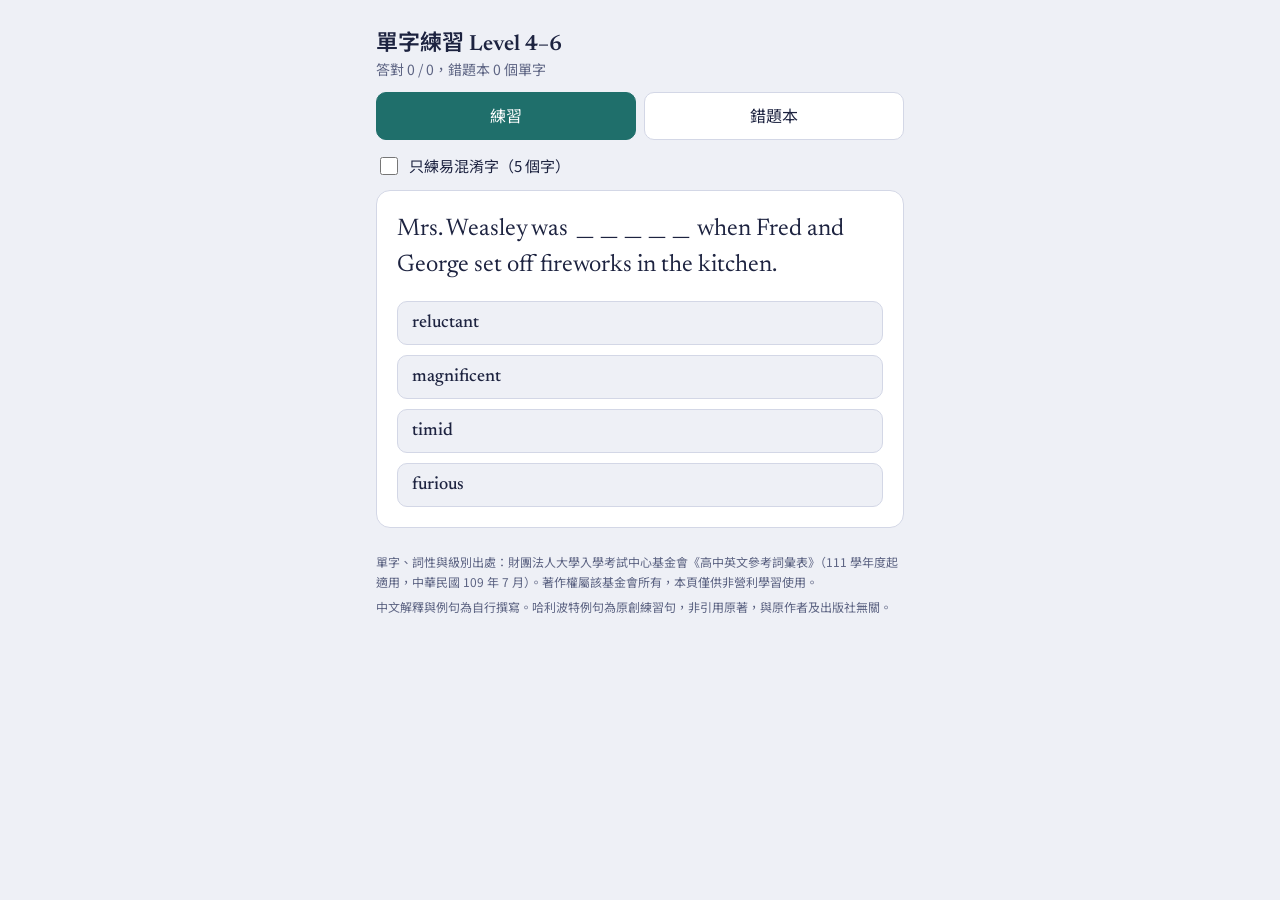
==== index.html @ 600d2efd "新增「只練易混淆字」勾選框 - 勾選後只從有 near 欄位的單字出題，取消後恢復全部 - 設定存在 localStorage 的 vocabNearOnly，不動到 vocabQ 進度  Co-Au" ====
<!DOCTYPE html>
<html lang="zh-Hant">
<head>
<meta charset="utf-8">
<meta name="viewport" content="width=device-width, initial-scale=1, viewport-fit=cover">
<title>單字練習 Level 4–6</title>
<link href="https://fonts.googleapis.com/css2?family=Newsreader:ital,wght@0,400;0,600;1,400&family=Noto+Sans+TC:wght@400;500;700&display=swap" rel="stylesheet">
<link rel="stylesheet" href="style.css?v=4">
</head>
<body>
<div class="wrap">
<h1>單字練習 Level 4–6</h1>
<div id="stat"></div>
<div class="tabs"><button class="tab" data-t="quiz">練習</button><button class="tab" data-t="book">錯題本</button></div>
<div id="main"><div class="card"><p class="mut">載入單字中…</p></div></div>
<footer>
<p>單字、詞性與級別出處：財團法人大學入學考試中心基金會《高中英文參考詞彙表》（111 學年度起適用，中華民國 109 年 7 月）。著作權屬該基金會所有，本頁僅供非營利學習使用。</p>
<p>中文解釋與例句為自行撰寫。哈利波特例句為原創練習句，非引用原著，與原作者及出版社無關。</p>
</footer>
</div>
<!-- ?v= 是版本號：改了 app.js 或 style.css 就把數字加 1，瀏覽器才會抓新檔 -->
<script src="app.js?v=4"></script>
</body>
</html>
---- style.css ----
:root{--bg:#eef0f6;--fg:#1d2340;--card:#fff;--mut:#5d6483;--ac:#1f6f6b;--acfg:#fff;--ok:#1b7a43;--okbg:#dff3e6;--bad:#b3261e;--badbg:#fbe4e2;--bd:#d3d7e6;box-sizing:border-box;padding-top:env(safe-area-inset-top,0px);padding-bottom:env(safe-area-inset-bottom,0px)}
@media (prefers-color-scheme:dark){:root:not([data-theme="light"]){--bg:#141a2b;--fg:#e8eaf5;--card:#1d2540;--mut:#9aa3c7;--ac:#5fc2b8;--acfg:#0d1a1a;--ok:#7fdca0;--okbg:#1a3a2a;--bad:#f2a29c;--badbg:#412326;--bd:#323c63}}
:root[data-theme="dark"]{--bg:#141a2b;--fg:#e8eaf5;--card:#1d2540;--mut:#9aa3c7;--ac:#5fc2b8;--acfg:#0d1a1a;--ok:#7fdca0;--okbg:#1a3a2a;--bad:#f2a29c;--badbg:#412326;--bd:#323c63}
*{box-sizing:border-box}
html{scroll-padding-top:env(safe-area-inset-top,0px)}
body{margin:0;background:var(--bg);color:var(--fg);font:16px/1.6 "Noto Sans TC",system-ui,sans-serif}
.wrap{max-width:560px;margin:0 auto;padding:16px}
h1{font:600 22px "Newsreader","Noto Sans TC",serif;margin:8px 0 2px}
#stat{color:var(--mut);font-size:14px;margin-bottom:12px}
.tabs{display:flex;gap:8px;margin-bottom:14px}
.tab{flex:1;padding:10px;border:1px solid var(--bd);background:var(--card);color:var(--fg);border-radius:10px;font:inherit;cursor:pointer}
.tab.on{background:var(--ac);color:var(--acfg);border-color:var(--ac)}
.card{background:var(--card);border:1px solid var(--bd);border-radius:14px;padding:20px}
.sent{font:400 24px/1.5 "Newsreader",Georgia,serif;margin:0 0 18px}
.hl{color:var(--ac);font-weight:600}
.opts{display:grid;gap:10px}
.opt{padding:12px 14px;text-align:left;border:1px solid var(--bd);background:var(--bg);color:var(--fg);border-radius:10px;font:500 18px "Newsreader",Georgia,serif;cursor:pointer}
.opt.ok{background:var(--okbg);border-color:var(--ok);color:var(--ok)}
.opt.bad{background:var(--badbg);border-color:var(--bad);color:var(--bad)}
.zh{margin-left:10px;font:400 14px "Noto Sans TC",system-ui,sans-serif;opacity:.85}
.fit{display:block;margin-top:4px;font:400 14px/1.5 "Noto Sans TC",system-ui,sans-serif;color:var(--mut)}
.opt.ok .fit{color:var(--ok)}
.tag{display:inline-block;margin:0 0 10px;padding:2px 10px;border-radius:999px;background:var(--bg);border:1px solid var(--bd);color:var(--mut);font-size:13px}
.mode{display:flex;align-items:center;gap:8px;margin:0 0 12px;font-size:15px;cursor:pointer;user-select:none}
.mode input{width:18px;height:18px;accent-color:var(--ac);cursor:pointer}
.fb{margin-top:16px;padding-top:14px;border-top:1px solid var(--bd)}
.fb p{margin:4px 0}
.mut{color:var(--mut);font-size:14px}
.row{display:flex;gap:10px;margin-top:14px}
.btn{padding:10px 16px;border-radius:10px;border:1px solid var(--bd);background:var(--card);color:var(--fg);font:inherit;cursor:pointer}
.btn.pri{background:var(--ac);color:var(--acfg);border-color:var(--ac);flex:1}
.item{display:flex;align-items:center;gap:10px;padding:10px 0;border-bottom:1px solid var(--bd)}
.item:last-child{border:0}
.item .w{font:600 18px "Newsreader",Georgia,serif}
.item .n{flex:1}
.cnt{color:var(--bad);font-weight:700}
.wb{padding:12px 0;border-bottom:1px solid var(--bd)}
.wb .item{border:0;padding:0 0 4px}
.ex{display:flex;gap:10px;align-items:flex-start;padding:8px 0 0}
.ex div{flex:1}
.ex p{margin:0}
.en{font:400 17px/1.5 "Newsreader",Georgia,serif}
.ex .btn{padding:6px 12px;font-size:14px}
button:focus-visible{outline:2px solid var(--ac);outline-offset:2px}
#voice-help{margin:0 0 12px;padding:10px 12px;border:1px solid var(--bad);background:var(--badbg);color:var(--bad);border-radius:10px;font-size:14px}
footer{margin-top:24px;color:var(--mut);font-size:12px;line-height:1.7}
footer p{margin:4px 0}
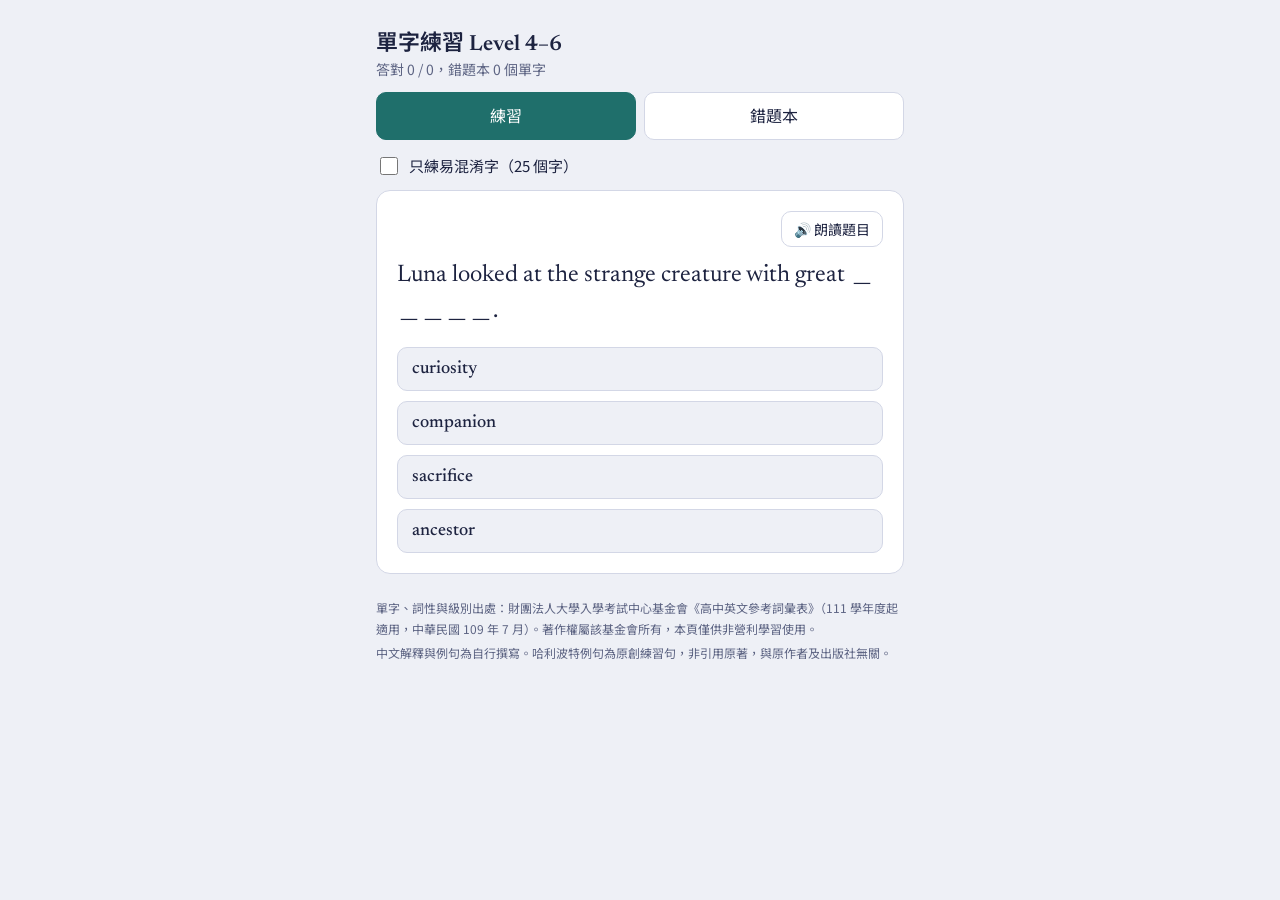
==== commit 99a73470: "練習中隨機加入錯題本填充題，並新增「朗讀題目」按鈕 - 錯題本有字時，每題約 25% 機會改成填充題（打字作答，提示首字母與字數） - 選擇題與填充題共用抽題、挑例句、計分函式 - 「朗讀題目」作答前" ====
--- a/index.html
+++ b/index.html
@@ -5,7 +5,7 @@
 <meta name="viewport" content="width=device-width, initial-scale=1, viewport-fit=cover">
 <title>單字練習 Level 4–6</title>
 <link href="https://fonts.googleapis.com/css2?family=Newsreader:ital,wght@0,400;0,600;1,400&family=Noto+Sans+TC:wght@400;500;700&display=swap" rel="stylesheet">
-<link rel="stylesheet" href="style.css?v=4">
+<link rel="stylesheet" href="style.css?v=6">
 </head>
 <body>
 <div class="wrap">
@@ -19,6 +19,6 @@
 </footer>
 </div>
 <!-- ?v= 是版本號：改了 app.js 或 style.css 就把數字加 1，瀏覽器才會抓新檔 -->
-<script src="app.js?v=4"></script>
+<script src="app.js?v=6"></script>
 </body>
 </html>
--- a/style.css
+++ b/style.css
@@ -23,6 +23,16 @@
 .tag{display:inline-block;margin:0 0 10px;padding:2px 10px;border-radius:999px;background:var(--bg);border:1px solid var(--bd);color:var(--mut);font-size:13px}
 .mode{display:flex;align-items:center;gap:8px;margin:0 0 12px;font-size:15px;cursor:pointer;user-select:none}
 .mode input{width:18px;height:18px;accent-color:var(--ac);cursor:pointer}
+.qhead{display:flex;align-items:center;justify-content:space-between;gap:10px;flex-wrap:wrap;margin-bottom:10px}
+.qhead .tag{margin:0}
+.btn.sm{padding:6px 12px;font-size:14px;margin-left:auto}
+.blank{color:var(--ac);font-weight:600;letter-spacing:.08em;white-space:nowrap}
+.cloze{display:flex;gap:10px;margin-top:10px}
+.cloze input{flex:1;min-width:0;padding:12px 14px;border:1px solid var(--bd);border-radius:10px;background:var(--bg);color:var(--fg);font:500 18px "Newsreader",Georgia,serif}
+.cloze input:focus{outline:2px solid var(--ac);outline-offset:1px}
+.res{margin:12px 0 0;padding:10px 14px;border-radius:10px;border:1px solid}
+.res.ok{background:var(--okbg);border-color:var(--ok);color:var(--ok)}
+.res.bad{background:var(--badbg);border-color:var(--bad);color:var(--bad)}
 .fb{margin-top:16px;padding-top:14px;border-top:1px solid var(--bd)}
 .fb p{margin:4px 0}
 .mut{color:var(--mut);font-size:14px}
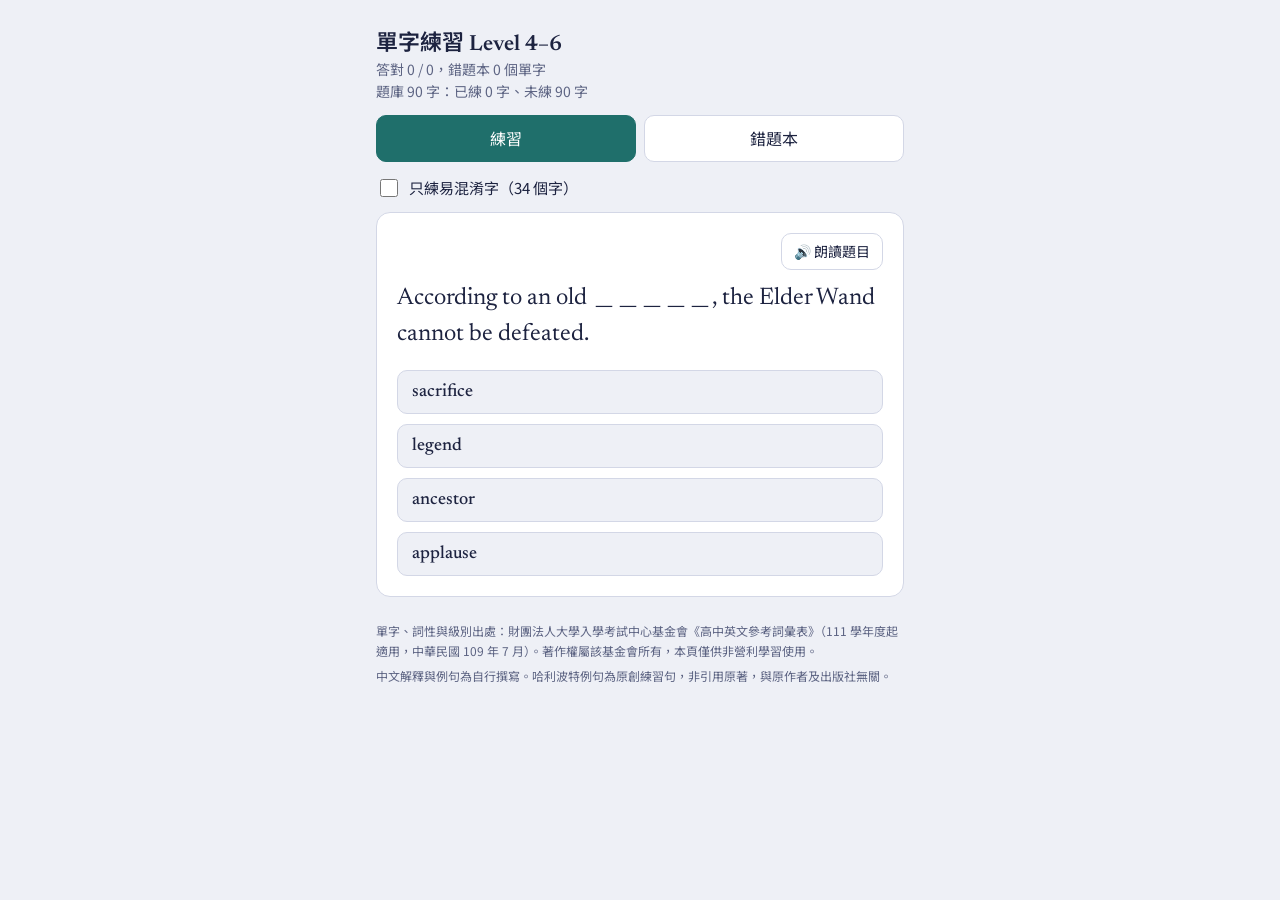
==== commit b2d9a340: "新增題庫統計：已練／未練字數 - vocabQ 多記 seen（練過的字），key 名稱不變，相容舊紀錄 - 舊紀錄的錯題本字自動算成已練 - 畫面上方顯示「題庫 N 字：已練 X 字、未練 Y 字」" ====
--- a/index.html
+++ b/index.html
@@ -5,7 +5,7 @@
 <meta name="viewport" content="width=device-width, initial-scale=1, viewport-fit=cover">
 <title>單字練習 Level 4–6</title>
 <link href="https://fonts.googleapis.com/css2?family=Newsreader:ital,wght@0,400;0,600;1,400&family=Noto+Sans+TC:wght@400;500;700&display=swap" rel="stylesheet">
-<link rel="stylesheet" href="style.css?v=6">
+<link rel="stylesheet" href="style.css?v=7">
 </head>
 <body>
 <div class="wrap">
@@ -19,6 +19,6 @@
 </footer>
 </div>
 <!-- ?v= 是版本號：改了 app.js 或 style.css 就把數字加 1，瀏覽器才會抓新檔 -->
-<script src="app.js?v=6"></script>
+<script src="app.js?v=7"></script>
 </body>
 </html>
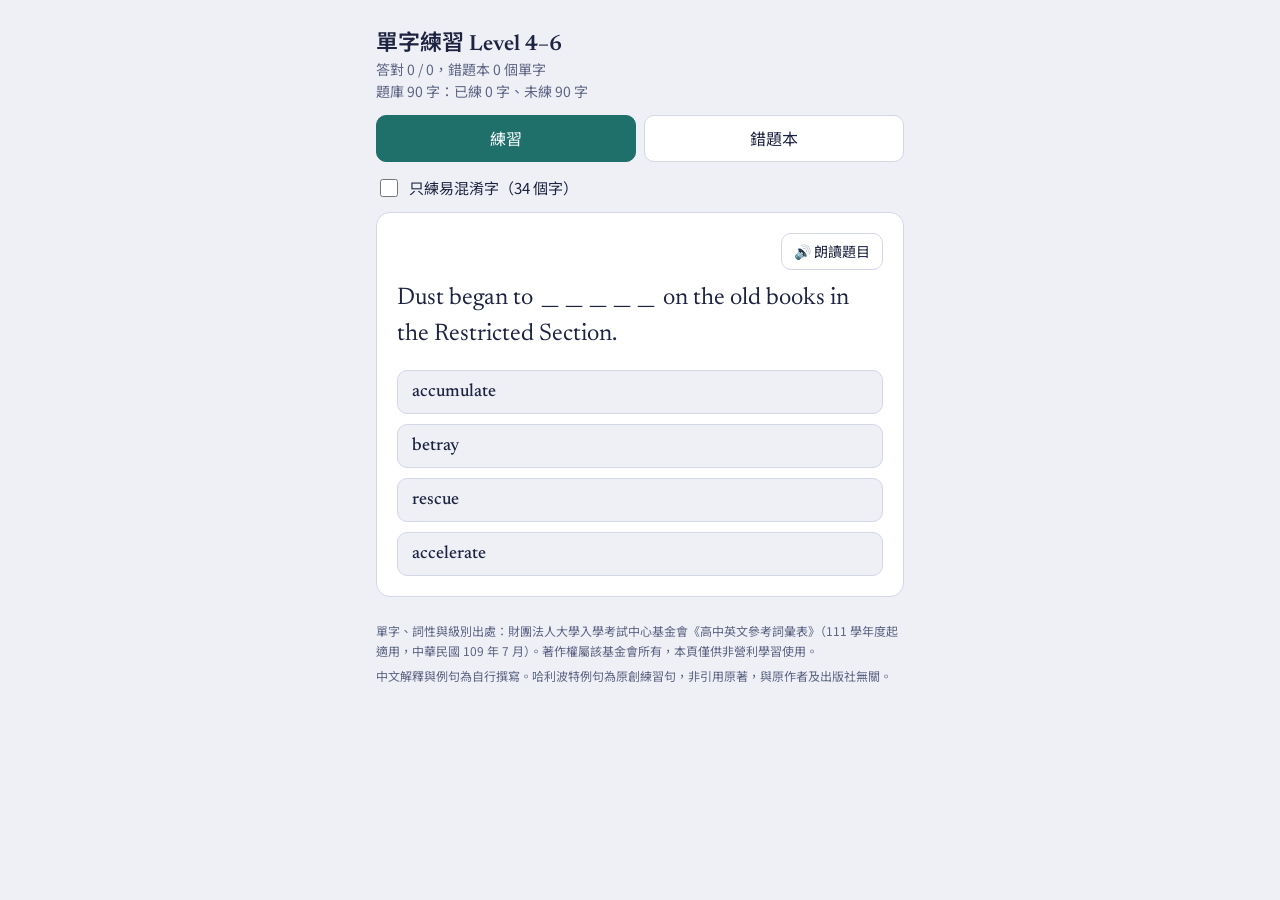
==== commit 557886a4: "優先出未練的字 - 還有沒練過的字時，每題約 70% 機會（NEW_RATE）從中隨機抽 - 其餘照原本權重抽，錯題本複習與填充題不受影響 - CLAUDE.md 補上規則  Co-Authored-" ====
--- a/index.html
+++ b/index.html
@@ -5,7 +5,7 @@
 <meta name="viewport" content="width=device-width, initial-scale=1, viewport-fit=cover">
 <title>單字練習 Level 4–6</title>
 <link href="https://fonts.googleapis.com/css2?family=Newsreader:ital,wght@0,400;0,600;1,400&family=Noto+Sans+TC:wght@400;500;700&display=swap" rel="stylesheet">
-<link rel="stylesheet" href="style.css?v=7">
+<link rel="stylesheet" href="style.css?v=8">
 </head>
 <body>
 <div class="wrap">
@@ -19,6 +19,6 @@
 </footer>
 </div>
 <!-- ?v= 是版本號：改了 app.js 或 style.css 就把數字加 1，瀏覽器才會抓新檔 -->
-<script src="app.js?v=7"></script>
+<script src="app.js?v=8"></script>
 </body>
 </html>
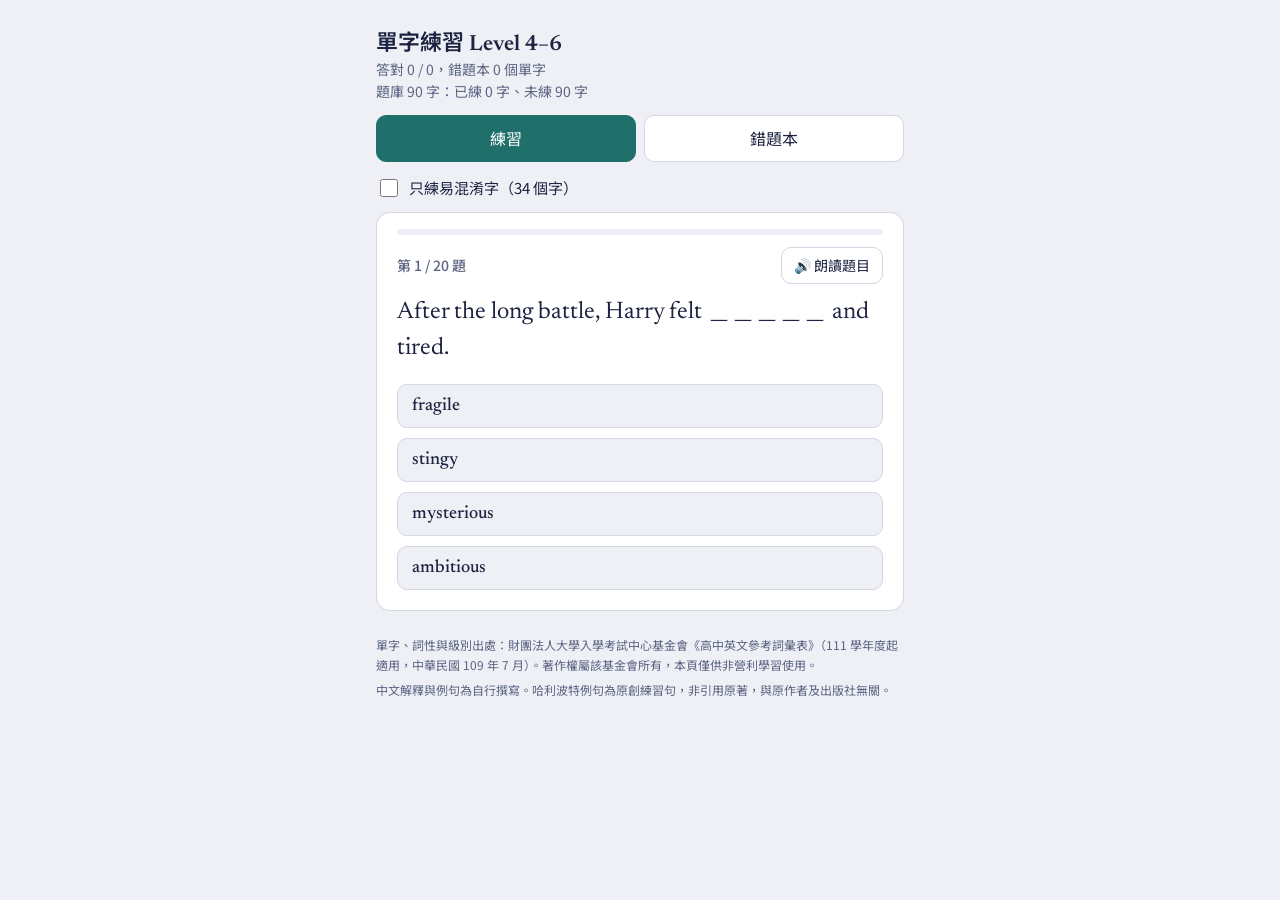
==== commit a2fda47e: "每輪 20 題計分，高分出現表揚畫面 - 題目上方顯示「第 n / 20 題」與進度條，第 20 題後按「看成績」 - 成績畫面：分數、答對題數、最高分、本輪答錯的字（含朗讀） - 90 分以上表揚（" ====
--- a/index.html
+++ b/index.html
@@ -5,7 +5,7 @@
 <meta name="viewport" content="width=device-width, initial-scale=1, viewport-fit=cover">
 <title>單字練習 Level 4–6</title>
 <link href="https://fonts.googleapis.com/css2?family=Newsreader:ital,wght@0,400;0,600;1,400&family=Noto+Sans+TC:wght@400;500;700&display=swap" rel="stylesheet">
-<link rel="stylesheet" href="style.css?v=8">
+<link rel="stylesheet" href="style.css?v=9">
 </head>
 <body>
 <div class="wrap">
@@ -19,6 +19,6 @@
 </footer>
 </div>
 <!-- ?v= 是版本號：改了 app.js 或 style.css 就把數字加 1，瀏覽器才會抓新檔 -->
-<script src="app.js?v=8"></script>
+<script src="app.js?v=9"></script>
 </body>
 </html>
--- a/style.css
+++ b/style.css
@@ -33,6 +33,25 @@
 .res{margin:12px 0 0;padding:10px 14px;border-radius:10px;border:1px solid}
 .res.ok{background:var(--okbg);border-color:var(--ok);color:var(--ok)}
 .res.bad{background:var(--badbg);border-color:var(--bad);color:var(--bad)}
+.bar{height:6px;border-radius:999px;background:var(--bg);overflow:hidden;margin:-4px 0 12px}
+.bar i{display:block;height:100%;background:var(--ac);border-radius:999px;transition:width .3s}
+.prog{font-size:14px;color:var(--mut);font-weight:500}
+.result{position:relative;overflow:hidden;text-align:center}
+.result h2{font:600 24px "Newsreader","Noto Sans TC",serif;margin:4px 0}
+.trophy{font-size:56px;line-height:1.2}
+.result.great .trophy{animation:pop .6s ease-out}
+.score{margin:6px 0 2px;font-size:18px}
+.score b{font:600 56px/1 "Newsreader",Georgia,serif;color:var(--ac)}
+.newbest{display:inline-block;margin:8px 0 0;padding:4px 14px;border-radius:999px;background:var(--okbg);color:var(--ok);font-weight:700}
+.result.great{border-color:#f2b134;box-shadow:0 0 0 3px rgba(242,177,52,.25)}
+.miss{text-align:left;margin-top:14px;padding-top:12px;border-top:1px solid var(--bd)}
+.miss .item{padding:6px 0}
+.result .row{justify-content:center}
+.confetti{position:absolute;inset:0;pointer-events:none}
+.confetti i{position:absolute;top:-12px;width:8px;height:14px;border-radius:2px;opacity:.9;animation:fall linear forwards}
+@keyframes fall{0%{transform:translateY(0) rotate(0)}100%{transform:translateY(520px) rotate(540deg);opacity:0}}
+@keyframes pop{0%{transform:scale(.3)}70%{transform:scale(1.15)}100%{transform:scale(1)}}
+@media (prefers-reduced-motion:reduce){.confetti{display:none}.result.great .trophy{animation:none}}
 .fb{margin-top:16px;padding-top:14px;border-top:1px solid var(--bd)}
 .fb p{margin:4px 0}
 .mut{color:var(--mut);font-size:14px}
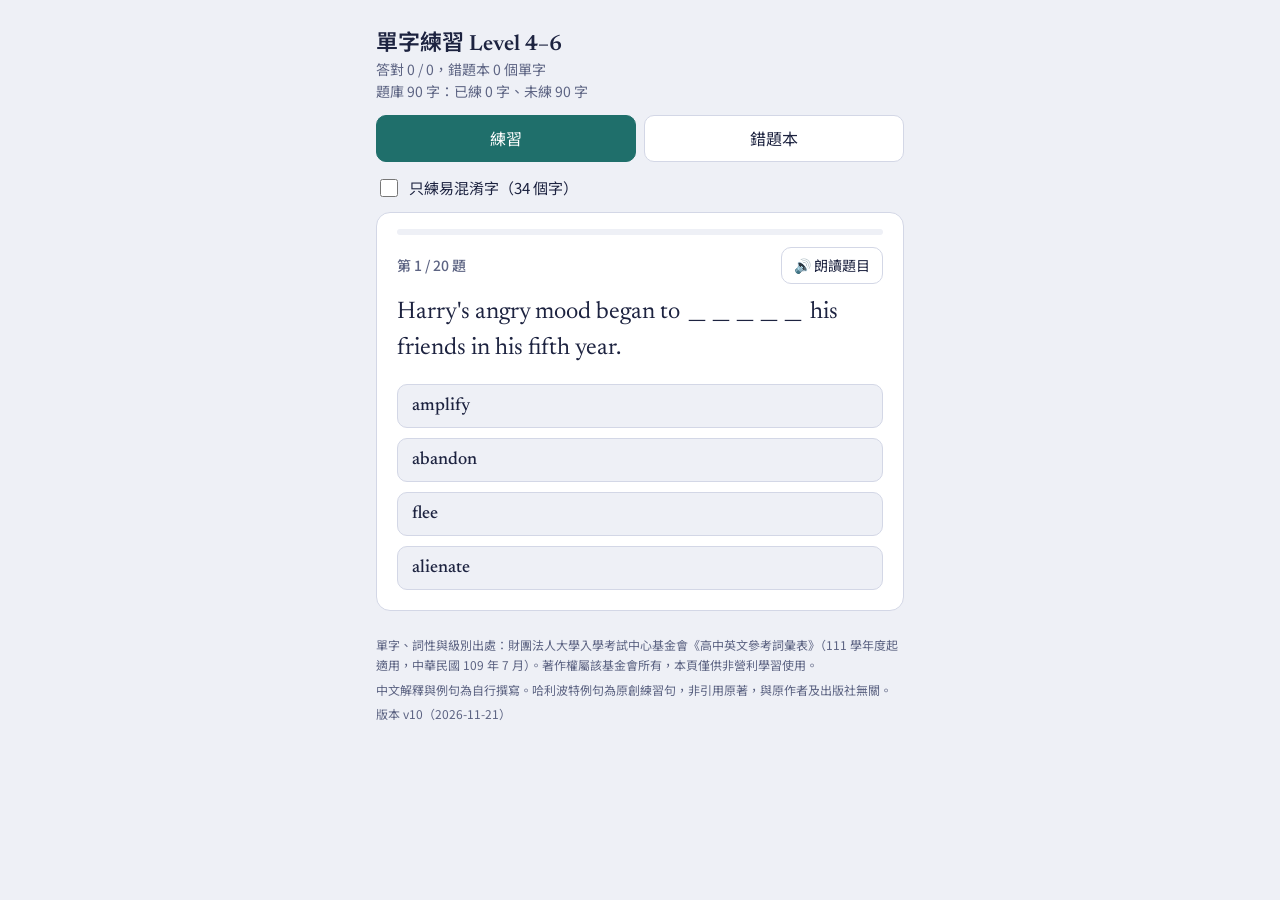
==== commit 4c8b14ce: "頁尾顯示網站版本號 - app.js 新增 APP_VERSION，顯示目前實際載入的版本 - index.html 的資源版本更新為 ?v=10 - CLAUDE.md 補上版本更新規則  Co-A" ====
--- a/index.html
+++ b/index.html
@@ -5,7 +5,7 @@
 <meta name="viewport" content="width=device-width, initial-scale=1, viewport-fit=cover">
 <title>單字練習 Level 4–6</title>
 <link href="https://fonts.googleapis.com/css2?family=Newsreader:ital,wght@0,400;0,600;1,400&family=Noto+Sans+TC:wght@400;500;700&display=swap" rel="stylesheet">
-<link rel="stylesheet" href="style.css?v=9">
+<link rel="stylesheet" href="style.css?v=10">
 </head>
 <body>
 <div class="wrap">
@@ -16,9 +16,10 @@
 <footer>
 <p>單字、詞性與級別出處：財團法人大學入學考試中心基金會《高中英文參考詞彙表》（111 學年度起適用，中華民國 109 年 7 月）。著作權屬該基金會所有，本頁僅供非營利學習使用。</p>
 <p>中文解釋與例句為自行撰寫。哈利波特例句為原創練習句，非引用原著，與原作者及出版社無關。</p>
+<p id="ver"></p>
 </footer>
 </div>
-<!-- ?v= 是版本號：改了 app.js 或 style.css 就把數字加 1，瀏覽器才會抓新檔 -->
-<script src="app.js?v=9"></script>
+<!-- ?v= 是版本號：改了 app.js 或 style.css 就把數字加 1，瀏覽器才會抓新檔；app.js 的 APP_VERSION 也要一起改 -->
+<script src="app.js?v=10"></script>
 </body>
 </html>
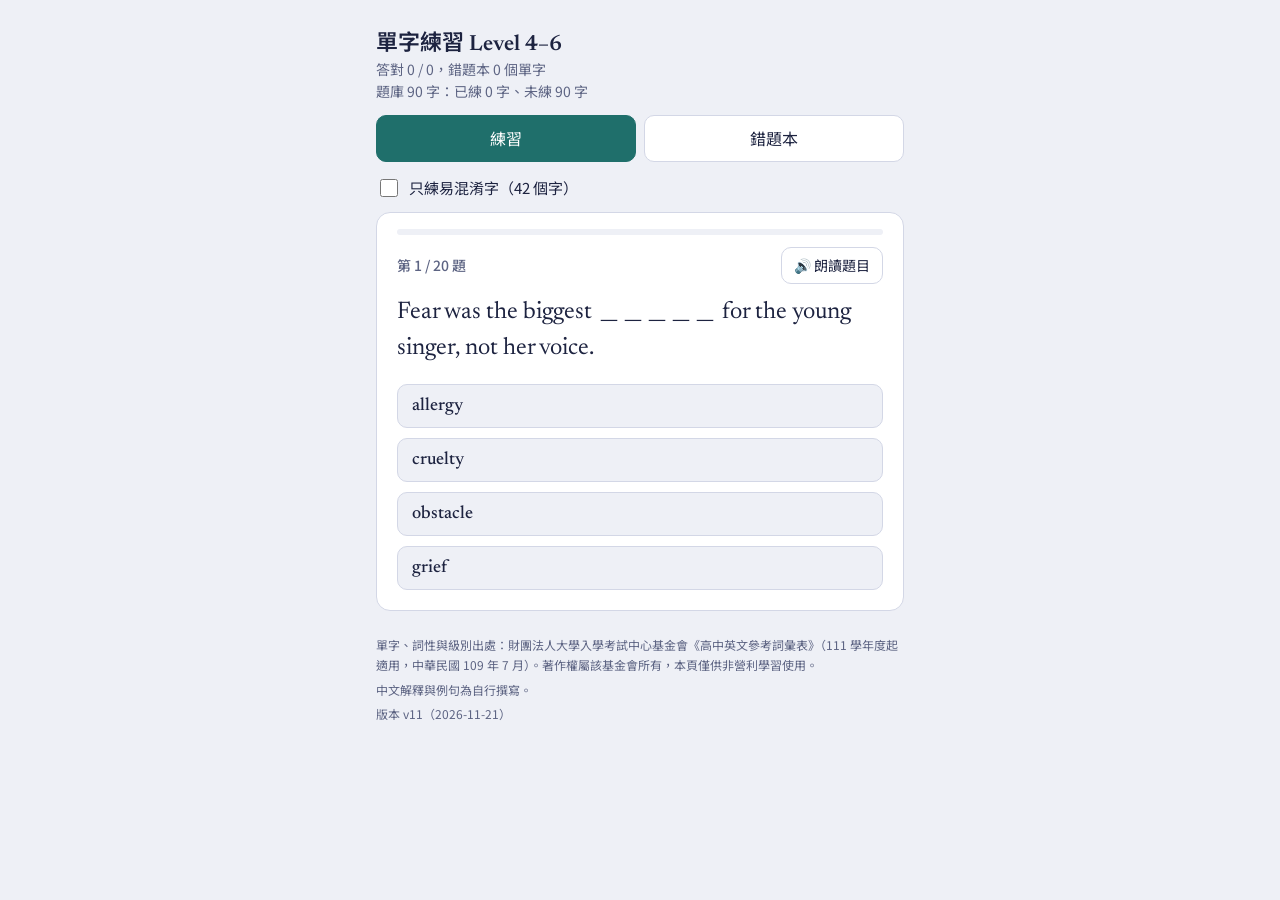
==== commit 84003683: "移除哈利波特內容，改寫全部一般例句 - 90 字的 180 句 hp 例句改為原創日常情境，保留易混淆字的關鍵句型 - 頁尾移除哈利波特說明，版本更新為 v11 - CLAUDE.md 改為不得使用小" ====
--- a/index.html
+++ b/index.html
@@ -5,7 +5,7 @@
 <meta name="viewport" content="width=device-width, initial-scale=1, viewport-fit=cover">
 <title>單字練習 Level 4–6</title>
 <link href="https://fonts.googleapis.com/css2?family=Newsreader:ital,wght@0,400;0,600;1,400&family=Noto+Sans+TC:wght@400;500;700&display=swap" rel="stylesheet">
-<link rel="stylesheet" href="style.css?v=10">
+<link rel="stylesheet" href="style.css?v=11">
 </head>
 <body>
 <div class="wrap">
@@ -15,11 +15,11 @@
 <div id="main"><div class="card"><p class="mut">載入單字中…</p></div></div>
 <footer>
 <p>單字、詞性與級別出處：財團法人大學入學考試中心基金會《高中英文參考詞彙表》（111 學年度起適用，中華民國 109 年 7 月）。著作權屬該基金會所有，本頁僅供非營利學習使用。</p>
-<p>中文解釋與例句為自行撰寫。哈利波特例句為原創練習句，非引用原著，與原作者及出版社無關。</p>
+<p>中文解釋與例句為自行撰寫。</p>
 <p id="ver"></p>
 </footer>
 </div>
 <!-- ?v= 是版本號：改了 app.js 或 style.css 就把數字加 1，瀏覽器才會抓新檔；app.js 的 APP_VERSION 也要一起改 -->
-<script src="app.js?v=10"></script>
+<script src="app.js?v=11"></script>
 </body>
 </html>
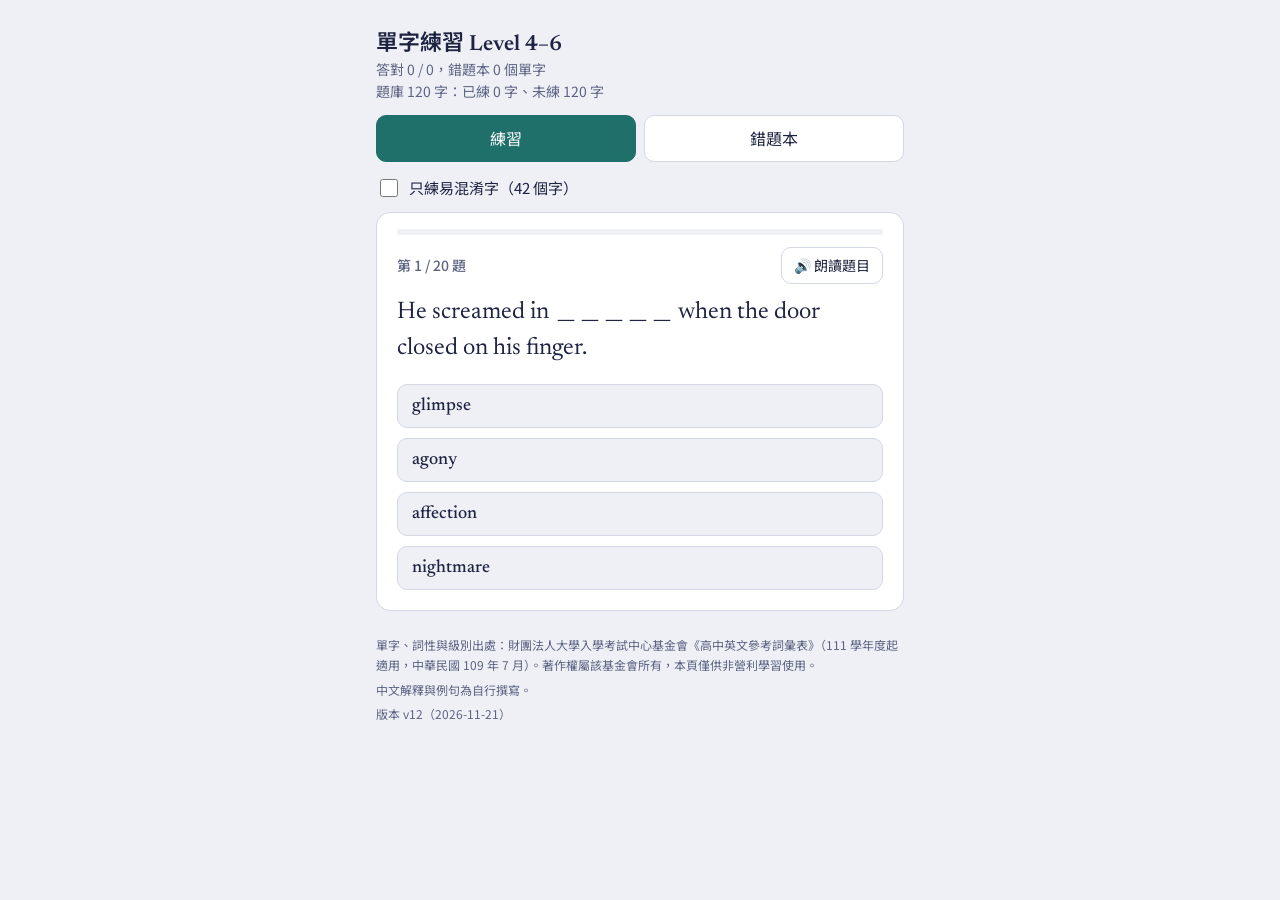
==== commit e9ae0cb1: "公布答案後，按選項可朗讀英文單字 - 四個選項答題後顯示喇叭圖示，按下朗讀該單字且不重新計分 - 版本更新為 v12 - CLAUDE.md 補上規則  Co-Authored-By: Claude " ====
--- a/index.html
+++ b/index.html
@@ -5,7 +5,7 @@
 <meta name="viewport" content="width=device-width, initial-scale=1, viewport-fit=cover">
 <title>單字練習 Level 4–6</title>
 <link href="https://fonts.googleapis.com/css2?family=Newsreader:ital,wght@0,400;0,600;1,400&family=Noto+Sans+TC:wght@400;500;700&display=swap" rel="stylesheet">
-<link rel="stylesheet" href="style.css?v=11">
+<link rel="stylesheet" href="style.css?v=12">
 </head>
 <body>
 <div class="wrap">
@@ -20,6 +20,6 @@
 </footer>
 </div>
 <!-- ?v= 是版本號：改了 app.js 或 style.css 就把數字加 1，瀏覽器才會抓新檔；app.js 的 APP_VERSION 也要一起改 -->
-<script src="app.js?v=11"></script>
+<script src="app.js?v=12"></script>
 </body>
 </html>
--- a/style.css
+++ b/style.css
@@ -17,6 +17,7 @@
 .opt{padding:12px 14px;text-align:left;border:1px solid var(--bd);background:var(--bg);color:var(--fg);border-radius:10px;font:500 18px "Newsreader",Georgia,serif;cursor:pointer}
 .opt.ok{background:var(--okbg);border-color:var(--ok);color:var(--ok)}
 .opt.bad{background:var(--badbg);border-color:var(--bad);color:var(--bad)}
+.spk{margin-left:6px;font-size:13px;opacity:.75}
 .zh{margin-left:10px;font:400 14px "Noto Sans TC",system-ui,sans-serif;opacity:.85}
 .fit{display:block;margin-top:4px;font:400 14px/1.5 "Noto Sans TC",system-ui,sans-serif;color:var(--mut)}
 .opt.ok .fit{color:var(--ok)}
